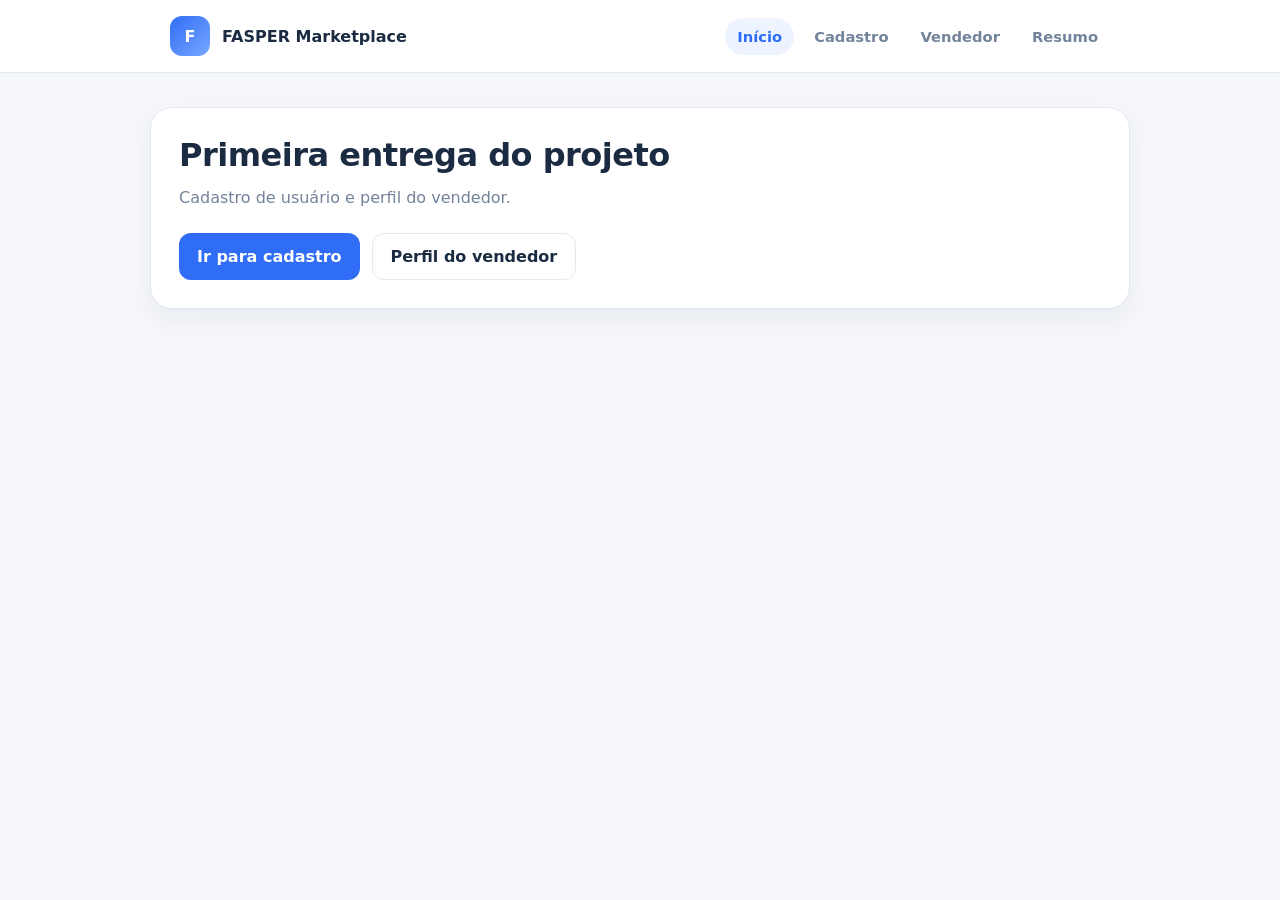
==== frontend/index.html @ a6541a2b "primer commit" ====
<!DOCTYPE html>
<html lang="pt-BR">

<head>
    <meta charset="UTF-8">
    <meta name="viewport" content="width=device-width,initial-scale=1.0">
    <title>FASPER | Início</title>
    <link rel="stylesheet" href="css/style.css">
</head>

<body>
    <header class="header">
        <div class="container header-inner">
            <div class="brand">
                <div class="logo">F</div>
                <h1>FASPER Marketplace</h1>
            </div>
            <nav class="nav"><a class="active" href="index.html">Início</a><a class=""
                    href="cadastro.html">Cadastro</a><a class="" href="vendedor.html">Vendedor</a><a class=""
                    href="resumo.html">Resumo</a></nav>
        </div>
    </header>
    <main class="container page">
        <section class="box hero">
            <h2>Primeira entrega do projeto</h2>
            <p>Cadastro de usuário e perfil do vendedor.</p>
            <div class="actions"><a class="btn btn-primary" href="cadastro.html">Ir para cadastro</a><a
                    class="btn btn-secondary" href="vendedor.html">Perfil do vendedor</a></div>
        </section>
    </main>
    <script src="js/app.js"></script>
</body>

</html>
---- frontend/css/style.css ----
* {
    box-sizing: border-box
}

body {
    margin: 0;
    font-family: system-ui, -apple-system, "Segoe UI", Arial, sans-serif;
    background: #f5f7fb;
    color: #1b2b42
}

a {
    text-decoration: none;
    color: inherit
}

button,
input,
select,
textarea {
    font: inherit
}

.header {
    background: #fff;
    border-bottom: 1px solid #e3e9f2
}

.container {
    max-width: 980px;
    margin: 0 auto;
    padding: 0 20px
}

.header-inner {
    min-height: 72px;
    display: flex;
    align-items: center;
    justify-content: space-between;
    gap: 16px
}

.brand {
    display: flex;
    align-items: center;
    gap: 12px
}

.logo {
    width: 40px;
    height: 40px;
    border-radius: 12px;
    background: linear-gradient(135deg, #2f6df6, #78a8ff);
    display: grid;
    place-items: center;
    color: #fff;
    font-weight: 800
}

.brand h1 {
    margin: 0;
    font-size: 1rem
}

.nav {
    display: flex;
    gap: 8px;
    flex-wrap: wrap
}

.nav a {
    padding: 10px 12px;
    border-radius: 999px;
    color: #73839a;
    font-weight: 700;
    font-size: .92rem
}

.nav a.active,
.nav a:hover {
    background: #edf3ff;
    color: #2f6df6
}

.page {
    padding: 34px 0 42px
}

.box {
    background: #fff;
    border: 1px solid #e3e9f2;
    border-radius: 22px;
    box-shadow: 0 10px 28px rgba(20, 35, 60, .06)
}

.hero {
    padding: 28px
}

.hero h2 {
    margin: 0 0 10px;
    font-size: 2rem;
    letter-spacing: -.5px
}

.hero p,
.panel p {
    margin: 0;
    color: #73839a;
    line-height: 1.7
}

.actions {
    display: flex;
    gap: 12px;
    flex-wrap: wrap;
    margin-top: 22px
}

.btn {
    border: none;
    border-radius: 12px;
    padding: 13px 18px;
    font-weight: 800;
    cursor: pointer;
    display: inline-flex;
    align-items: center;
    justify-content: center
}

.btn-primary {
    background: #2f6df6;
    color: #fff
}

.btn-secondary {
    background: #fff;
    color: #1b2b42;
    border: 1px solid #e3e9f2
}

.panel {
    padding: 28px
}

.panel h2 {
    margin: 0 0 8px;
    font-size: 1.5rem
}

.panel p {
    margin: 0 0 22px
}

.form-grid {
    display: grid;
    grid-template-columns: repeat(2, 1fr);
    gap: 16px
}

.field {
    display: flex;
    flex-direction: column;
    gap: 8px
}

.field.full {
    grid-column: 1/-1
}

label {
    font-size: .92rem;
    font-weight: 700
}

input,
select,
textarea {
    width: 100%;
    border: 1px solid #e3e9f2;
    background: #fff;
    border-radius: 14px;
    padding: 14px;
    outline: none;
    color: #1b2b42
}

textarea {
    min-height: 120px;
    resize: vertical
}

.summary {
    display: grid;
    gap: 12px
}

.row {
    display: grid;
    grid-template-columns: 170px 1fr;
    gap: 12px;
    padding: 14px 16px;
    border: 1px solid #e3e9f2;
    border-radius: 14px;
    background: #fafcff
}

.row strong {
    color: #73839a
}

.status {
    display: inline-flex;
    padding: 9px 12px;
    border-radius: 999px;
    background: #edf8f1;
    color: #198754;
    font-weight: 800;
    font-size: .9rem
}

.msg {
    margin-top: 14px;
    color: #198754;
    font-weight: 700;
    min-height: 20px
}

@media (max-width:760px) {
    .header-inner {
        flex-direction: column;
        align-items: flex-start;
        padding: 14px 0
    }

    .form-grid {
        grid-template-columns: 1fr
    }

    .row {
        grid-template-columns: 1fr
    }
}
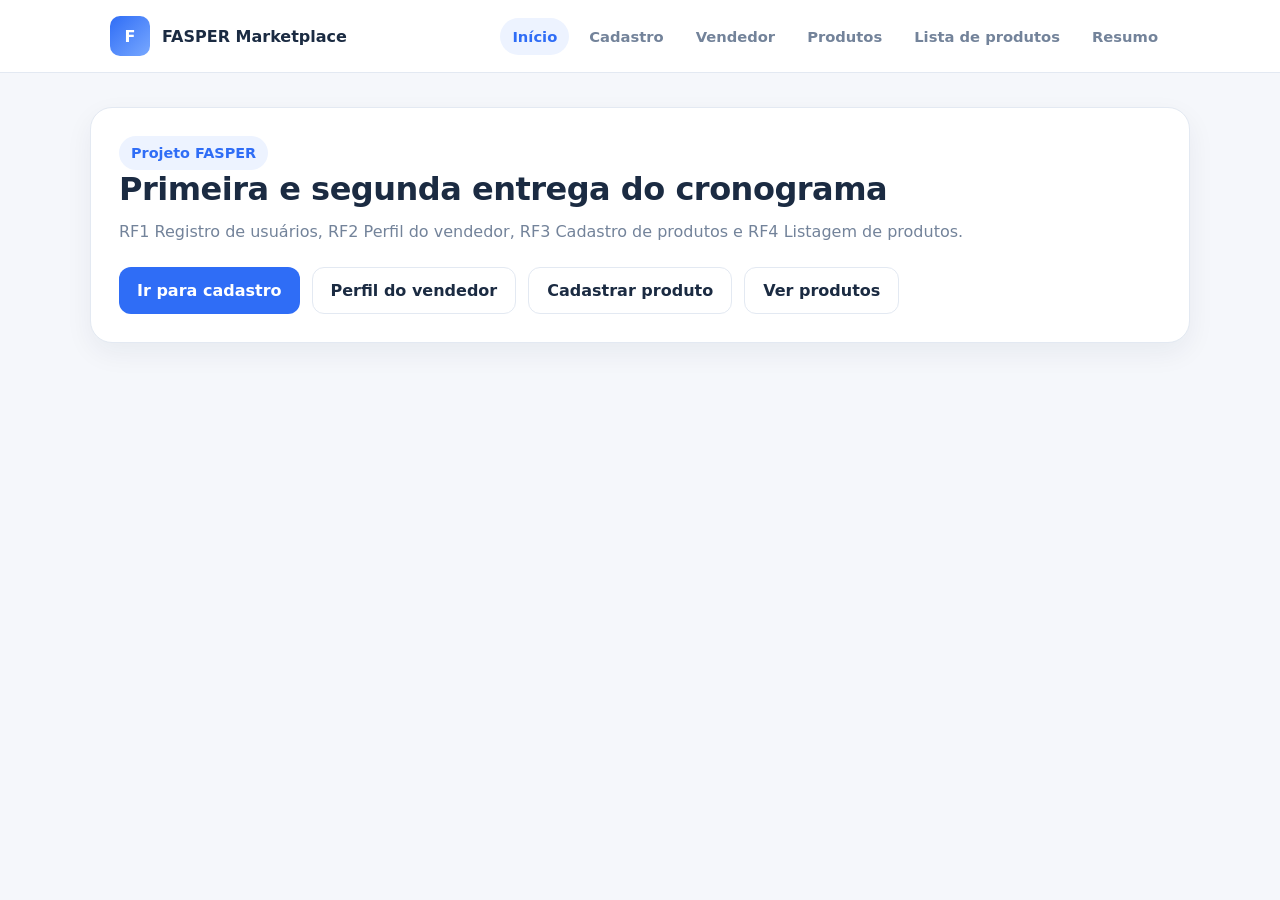
==== commit da20d8b8: "Reemplazo completo del proyecto" ====
--- a/frontend/index.html
+++ b/frontend/index.html
@@ -1,34 +1,51 @@
 <!DOCTYPE html>
 <html lang="pt-BR">
+<head>
+  <meta charset="UTF-8">
+  <meta name="viewport" content="width=device-width, initial-scale=1.0">
+  <title>FASPER | Início</title>
+  <link rel="stylesheet" href="css/style.css">
+</head>
+<body>
+  <header class="header">
+    <div class="container header-inner">
+      <div class="brand">
+        <div class="logo">F</div>
+        <h1>FASPER Marketplace</h1>
+      </div>
 
-<head>
-    <meta charset="UTF-8">
-    <meta name="viewport" content="width=device-width,initial-scale=1.0">
-    <title>FASPER | Início</title>
-    <link rel="stylesheet" href="css/style.css">
-</head>
+      <nav class="nav">
+        <a class="active" href="index.html">Início</a>
+        <a href="cadastro.html">Cadastro</a>
+        <a href="vendedor.html">Vendedor</a>
+        <!-- Atividade 2 do cronograma: RF3 Cadastro de produtos -->
+        <a href="produtos.html">Produtos</a>
+        <!-- Atividade 2 do cronograma: RF4 Listagem de produtos -->
+        <a href="lista-produtos.html">Lista de produtos</a>
+        <a href="resumo.html">Resumo</a>
+      </nav>
+    </div>
+  </header>
 
-<body>
-    <header class="header">
-        <div class="container header-inner">
-            <div class="brand">
-                <div class="logo">F</div>
-                <h1>FASPER Marketplace</h1>
-            </div>
-            <nav class="nav"><a class="active" href="index.html">Início</a><a class=""
-                    href="cadastro.html">Cadastro</a><a class="" href="vendedor.html">Vendedor</a><a class=""
-                    href="resumo.html">Resumo</a></nav>
-        </div>
-    </header>
-    <main class="container page">
-        <section class="box hero">
-            <h2>Primeira entrega do projeto</h2>
-            <p>Cadastro de usuário e perfil do vendedor.</p>
-            <div class="actions"><a class="btn btn-primary" href="cadastro.html">Ir para cadastro</a><a
-                    class="btn btn-secondary" href="vendedor.html">Perfil do vendedor</a></div>
-        </section>
-    </main>
-    <script src="js/app.js"></script>
+  <main class="container page">
+    <section class="box hero">
+      <span class="tag-entrega">Projeto FASPER</span>
+      <h2>Primeira e segunda entrega do cronograma</h2>
+      <p>
+        RF1 Registro de usuários, RF2 Perfil do vendedor,
+        RF3 Cadastro de produtos e RF4 Listagem de produtos.
+      </p>
+
+      <div class="actions">
+        <a class="btn btn-primary" href="cadastro.html">Ir para cadastro</a>
+        <a class="btn btn-secondary" href="vendedor.html">Perfil do vendedor</a>
+        <!-- Atividade 2 do cronograma -->
+        <a class="btn btn-secondary" href="produtos.html">Cadastrar produto</a>
+        <a class="btn btn-secondary" href="lista-produtos.html">Ver produtos</a>
+      </div>
+    </section>
+  </main>
+
+  <script src="js/app.js"></script>
 </body>
-
-</html>+</html>
--- a/frontend/css/style.css
+++ b/frontend/css/style.css
@@ -1,243 +1,843 @@
 * {
-    box-sizing: border-box
+  box-sizing: border-box;
 }
 
 body {
-    margin: 0;
-    font-family: system-ui, -apple-system, "Segoe UI", Arial, sans-serif;
-    background: #f5f7fb;
-    color: #1b2b42
+  margin: 0;
+  font-family: system-ui, -apple-system, "Segoe UI", sans-serif;
+  background: #f5f7fb;
+  color: #1b2b42;
 }
 
 a {
-    text-decoration: none;
-    color: inherit
+  text-decoration: none;
+  color: inherit;
 }
 
 button,
 input,
 select,
 textarea {
-    font: inherit
+  font: inherit;
+}
+
+img {
+  max-width: 100%;
+  display: block;
 }
 
 .header {
-    background: #fff;
-    border-bottom: 1px solid #e3e9f2
+  background: #ffffff;
+  border-bottom: 1px solid #e3e9f2;
 }
 
 .container {
-    max-width: 980px;
-    margin: 0 auto;
-    padding: 0 20px
+  max-width: 1100px;
+  margin: 0 auto;
+  padding: 0 20px;
 }
 
 .header-inner {
-    min-height: 72px;
-    display: flex;
-    align-items: center;
-    justify-content: space-between;
-    gap: 16px
+  min-height: 72px;
+  display: flex;
+  align-items: center;
+  justify-content: space-between;
+  gap: 16px;
 }
 
 .brand {
-    display: flex;
-    align-items: center;
-    gap: 12px
+  display: flex;
+  align-items: center;
+  gap: 12px;
 }
 
 .logo {
-    width: 40px;
-    height: 40px;
-    border-radius: 12px;
-    background: linear-gradient(135deg, #2f6df6, #78a8ff);
-    display: grid;
-    place-items: center;
-    color: #fff;
-    font-weight: 800
+  width: 40px;
+  height: 40px;
+  border-radius: 10px;
+  background: linear-gradient(135deg, #2f6df6, #78a8ff);
+  display: grid;
+  place-items: center;
+  color: #ffffff;
+  font-weight: 800;
 }
 
 .brand h1 {
-    margin: 0;
-    font-size: 1rem
+  margin: 0;
+  font-size: 1rem;
 }
 
 .nav {
-    display: flex;
-    gap: 8px;
-    flex-wrap: wrap
+  display: flex;
+  gap: 8px;
+  flex-wrap: wrap;
 }
 
 .nav a {
-    padding: 10px 12px;
-    border-radius: 999px;
-    color: #73839a;
-    font-weight: 700;
-    font-size: .92rem
+  padding: 10px 12px;
+  border-radius: 999px;
+  color: #73839a;
+  font-weight: 700;
+  font-size: 0.92rem;
 }
 
 .nav a.active,
 .nav a:hover {
-    background: #edf3ff;
-    color: #2f6df6
+  background: #edf3ff;
+  color: #2f6df6;
 }
 
 .page {
-    padding: 34px 0 42px
+  padding: 34px 0 42px;
 }
 
 .box {
-    background: #fff;
-    border: 1px solid #e3e9f2;
-    border-radius: 22px;
-    box-shadow: 0 10px 28px rgba(20, 35, 60, .06)
-}
-
-.hero {
-    padding: 28px
+  background: #ffffff;
+  border: 1px solid #e3e9f2;
+  border-radius: 22px;
+  box-shadow: 0 10px 28px rgba(20, 35, 60, 0.06);
+}
+
+.hero,
+.panel {
+  padding: 28px;
 }
 
 .hero h2 {
-    margin: 0 0 10px;
-    font-size: 2rem;
-    letter-spacing: -.5px
+  margin: 0 0 10px;
+  font-size: 2rem;
+  letter-spacing: -0.5px;
 }
 
 .hero p,
-.panel p {
-    margin: 0;
-    color: #73839a;
-    line-height: 1.7
+.panel p,
+.helper-text {
+  margin: 0;
+  color: #73839a;
+  line-height: 1.7;
+}
+
+.panel h2 {
+  margin: 10px 0 8px;
+  font-size: 1.5rem;
 }
 
 .actions {
-    display: flex;
-    gap: 12px;
-    flex-wrap: wrap;
-    margin-top: 22px
+  display: flex;
+  gap: 12px;
+  flex-wrap: wrap;
+  margin-top: 22px;
+}
+
+.actions-tight {
+  margin-top: 0;
+}
+
+.align-end {
+  align-items: end;
 }
 
 .btn {
-    border: none;
-    border-radius: 12px;
-    padding: 13px 18px;
-    font-weight: 800;
-    cursor: pointer;
-    display: inline-flex;
-    align-items: center;
-    justify-content: center
+  border: none;
+  border-radius: 12px;
+  padding: 13px 18px;
+  font-weight: 800;
+  cursor: pointer;
+  display: inline-flex;
+  align-items: center;
+  justify-content: center;
 }
 
 .btn-primary {
-    background: #2f6df6;
-    color: #fff
+  background: #2f6df6;
+  color: #ffffff;
 }
 
 .btn-secondary {
-    background: #fff;
-    color: #1b2b42;
-    border: 1px solid #e3e9f2
-}
-
-.panel {
-    padding: 28px
-}
-
-.panel h2 {
-    margin: 0 0 8px;
-    font-size: 1.5rem
-}
-
-.panel p {
-    margin: 0 0 22px
-}
-
-.form-grid {
-    display: grid;
-    grid-template-columns: repeat(2, 1fr);
-    gap: 16px
+  background: #ffffff;
+  color: #1b2b42;
+  border: 1px solid #e3e9f2;
+}
+
+.form-grid,
+.filters-grid {
+  display: grid;
+  grid-template-columns: repeat(2, 1fr);
+  gap: 16px;
 }
 
 .field {
-    display: flex;
-    flex-direction: column;
-    gap: 8px
+  display: flex;
+  flex-direction: column;
+  gap: 8px;
 }
 
 .field.full {
-    grid-column: 1/-1
+  grid-column: 1 / -1;
 }
 
 label {
-    font-size: .92rem;
-    font-weight: 700
+  font-size: 0.92rem;
+  font-weight: 700;
 }
 
 input,
 select,
 textarea {
-    width: 100%;
-    border: 1px solid #e3e9f2;
-    background: #fff;
-    border-radius: 14px;
-    padding: 14px;
-    outline: none;
-    color: #1b2b42
+  width: 100%;
+  border: 1px solid #e3e9f2;
+  background: #ffffff;
+  border-radius: 14px;
+  padding: 14px;
+  outline: none;
+  color: #1b2b42;
 }
 
 textarea {
-    min-height: 120px;
-    resize: vertical
+  min-height: 120px;
+  resize: vertical;
 }
 
 .summary {
-    display: grid;
-    gap: 12px
+  display: grid;
+  gap: 12px;
 }
 
 .row {
-    display: grid;
-    grid-template-columns: 170px 1fr;
-    gap: 12px;
-    padding: 14px 16px;
-    border: 1px solid #e3e9f2;
-    border-radius: 14px;
-    background: #fafcff
+  display: grid;
+  grid-template-columns: 170px 1fr;
+  gap: 12px;
+  padding: 14px 16px;
+  border: 1px solid #e3e9f2;
+  border-radius: 14px;
+  background: #fafcff;
 }
 
 .row strong {
-    color: #73839a
+  color: #73839a;
+}
+
+.status,
+.tag-entrega {
+  display: inline-flex;
+  padding: 9px 12px;
+  border-radius: 999px;
+  font-weight: 800;
+  font-size: 0.9rem;
 }
 
 .status {
-    display: inline-flex;
-    padding: 9px 12px;
-    border-radius: 999px;
-    background: #edf8f1;
-    color: #198754;
-    font-weight: 800;
-    font-size: .9rem
+  background: #edf8f1;
+  color: #198754;
+}
+
+.tag-entrega {
+  background: #edf3ff;
+  color: #2f6df6;
 }
 
 .msg {
-    margin-top: 14px;
-    color: #198754;
-    font-weight: 700;
-    min-height: 20px
-}
-
-@media (max-width:760px) {
-    .header-inner {
-        flex-direction: column;
-        align-items: flex-start;
-        padding: 14px 0
-    }
-
-    .form-grid {
-        grid-template-columns: 1fr
-    }
-
-    .row {
-        grid-template-columns: 1fr
-    }
-}+  margin-top: 14px;
+  color: #198754;
+  font-weight: 700;
+  min-height: 20px;
+}
+
+.msg-error {
+  color: #c62828;
+}
+
+.header-card {
+  display: flex;
+  justify-content: space-between;
+  align-items: center;
+  gap: 12px;
+  flex-wrap: wrap;
+  margin-bottom: 22px;
+}
+
+.preview-grid {
+  display: grid;
+  grid-template-columns: repeat(auto-fit, minmax(96px, 110px));
+  gap: 10px;
+}
+
+.preview-card,
+.product-card {
+  border: 1px solid #e3e9f2;
+  border-radius: 18px;
+  overflow: hidden;
+  background: #ffffff;
+}
+
+.preview-card {
+  padding: 8px;
+}
+
+.preview-card img {
+  width: 100%;
+  height: 72px;
+  object-fit: cover;
+  border-radius: 12px;
+}
+
+.preview-card p {
+  margin: 6px 0 0;
+  font-size: 0.8rem;
+  color: #73839a;
+}
+
+.product-grid {
+  display: grid;
+  grid-template-columns: repeat(auto-fit, minmax(240px, 1fr));
+  gap: 16px;
+  margin-top: 22px;
+}
+
+.product-card img {
+  width: 100%;
+  height: 220px;
+  object-fit: cover;
+  background: #eef2f9;
+}
+
+.product-body {
+  padding: 16px;
+  display: grid;
+  gap: 10px;
+}
+
+.product-title {
+  margin: 0;
+  font-size: 1.08rem;
+}
+
+.product-meta,
+.product-description {
+  margin: 0;
+  color: #73839a;
+  line-height: 1,5;
+}
+
+.product-price {
+  font-size: 1.15rem;
+  font-weight: 800;
+  color: #2f6df6;
+}
+
+.product-badges {
+  display: flex;
+  gap: 8px;
+  flex-wrap: wrap;
+}
+
+.badge {
+  display: inline-flex;
+  align-items: center;
+  border-radius: 999px;
+  padding: 7px 10px;
+  font-size: 0.82rem;
+  font-weight: 700;
+  background: #f2f6fc;
+  color: #46607e;
+}
+
+.empty-state {
+  margin-top: 22px;
+  padding: 18px;
+  border: 1px dashed #c9d4e3;
+  border-radius: 14px;
+  background: #f9fbff;
+  color: #73839a;
+  text-align: center;
+}
+
+.pagination-bar {
+  display: flex;
+  justify-content: center;
+  align-items: center;
+  gap: 12px;
+  margin-top: 22px;
+  flex-wrap: wrap;
+}
+
+.pagination-info {
+  font-weight: 700;
+  color: #46607e;
+}
+
+@media (max-width: 760px) {
+  .header-inner {
+    flex-direction: column;
+    align-items: flex-start;
+    padding: 14px 0;
+  }
+
+  .form-grid,
+  .filters-grid,
+  .row {
+    grid-template-columns: 1fr;
+  }
+
+  .product-grid {
+    grid-template-columns: 1fr;
+  }
+}
+
+
+.page-store {
+  display: grid;
+  gap: 22px;
+}
+
+.store-hero {
+  padding: 28px;
+  display: flex;
+  justify-content: space-between;
+  gap: 20px;
+  align-items: stretch;
+  background: linear-gradient(135deg, #ffffff, #f5f8ff);
+}
+
+.store-hero-copy h2 {
+  margin: 12px 0 8px;
+  font-size: 2rem;
+}
+
+.store-hero-side {
+  min-width: 240px;
+  border-radius: 22px;
+  background: linear-gradient(135deg, #1b2b42, #2f6df6);
+  color: #ffffff;
+  padding: 22px;
+  display: flex;
+  flex-direction: column;
+  justify-content: center;
+  gap: 8px;
+}
+
+.store-hero-side strong {
+  font-size: 1.8rem;
+}
+
+.store-pill {
+  display: inline-flex;
+  width: fit-content;
+  padding: 8px 12px;
+  border-radius: 999px;
+  background: rgba(255,255,255,0.14);
+  font-size: 0.86rem;
+  font-weight: 800;
+}
+
+.store-toolbar {
+  padding: 22px;
+}
+
+.store-toolbar-grid {
+  display: grid;
+  grid-template-columns: 2fr 1fr 1fr 1fr 1fr auto;
+  gap: 14px;
+  align-items: end;
+}
+
+.toolbar-actions {
+  margin-top: 0;
+}
+
+.store-showcase-section,
+.table-section {
+  padding: 24px;
+}
+
+.section-heading {
+  display: flex;
+  justify-content: space-between;
+  align-items: center;
+  gap: 16px;
+  margin-bottom: 18px;
+}
+
+.section-heading h3 {
+  margin: 0 0 6px;
+  font-size: 1.35rem;
+}
+
+.store-grid {
+  display: grid;
+  grid-template-columns: repeat(auto-fit, minmax(260px, 1fr));
+  gap: 22px;
+}
+
+.store-card {
+  position: relative;
+  border: 1px solid #e3e9f2;
+  border-radius: 20px;
+  overflow: hidden;
+  background: #ffffff;
+  box-shadow: 0 10px 24px rgba(20, 35, 60, 0.05);
+}
+
+.store-favorite {
+  position: absolute;
+  top: 14px;
+  right: 14px;
+  width: 42px;
+  height: 42px;
+  border-radius: 999px;
+  border: none;
+  background: rgba(255,255,255,0.92);
+  font-size: 1.5rem;
+  cursor: pointer;
+  z-index: 2;
+}
+
+.store-image-wrap {
+  height: 280px;
+  background: #f2f4f8;
+  display: grid;
+  place-items: center;
+  padding: 18px;
+}
+
+.store-image-wrap img {
+  width: 100%;
+  height: 100%;
+  object-fit: contain;
+}
+
+.store-image-empty,
+.modal-image-empty {
+  color: #73839a;
+  font-weight: 700;
+}
+
+.store-discount {
+  background: #d8f04f;
+  color: #152238;
+  font-weight: 800;
+  text-align: center;
+  padding: 8px 12px;
+}
+
+.store-body {
+  padding: 18px;
+}
+
+.store-body h4 {
+  margin: 0 0 14px;
+  font-size: 1.15rem;
+  line-height: 1.35;
+  min-height: 50px;
+}
+
+.store-stars {
+  font-size: 1.6rem;
+  letter-spacing: 1px;
+  color: #2b2b2b;
+}
+
+.store-from {
+  margin: 4px 0 0;
+  color: #73839a;
+}
+
+.store-price {
+  margin: 4px 0 14px;
+  font-size: 1.9rem;
+  font-weight: 900;
+  color: #152238;
+}
+
+.store-meta-line {
+  display: flex;
+  justify-content: space-between;
+  gap: 12px;
+  color: #73839a;
+  font-size: 0.92rem;
+  margin-bottom: 16px;
+}
+
+.btn-full,
+.btn-small {
+  width: 100%;
+}
+
+.btn-small {
+  padding: 10px 12px;
+  font-size: 0.88rem;
+}
+
+.table-wrap {
+  overflow: auto;
+  border: 1px solid #e3e9f2;
+  border-radius: 18px;
+}
+
+.product-table {
+  width: 100%;
+  border-collapse: collapse;
+  min-width: 820px;
+}
+
+.product-table thead th {
+  background: #51add8;
+  color: #ffffff;
+  text-align: left;
+  padding: 14px 16px;
+  font-size: 0.9rem;
+}
+
+.product-table tbody td {
+  padding: 14px 16px;
+  border-top: 1px solid #e8eef6;
+  background: #ffffff;
+}
+
+.product-row-clickable {
+  cursor: pointer;
+}
+
+.product-row-clickable:hover td {
+  background: #f7fbff;
+}
+
+.table-empty {
+  text-align: center;
+  color: #73839a;
+  font-weight: 700;
+}
+
+.modal-gallery[hidden] {
+  display: none !important;
+}
+
+.modal-gallery {
+  position: fixed;
+  inset: 0;
+  z-index: 50;
+  display: grid;
+  place-items: center;
+  padding: 24px;
+}
+
+.modal-gallery-backdrop {
+  position: absolute;
+  inset: 0;
+  background: rgba(15, 23, 42, 0.6);
+}
+
+.modal-gallery-card {
+  position: relative;
+  z-index: 2;
+  width: min(980px, 100%);
+  padding: 24px;
+}
+
+.modal-gallery-header {
+  display: flex;
+  justify-content: space-between;
+  align-items: center;
+  gap: 16px;
+  margin-bottom: 18px;
+}
+
+.modal-gallery-header h3 {
+  margin: 10px 0 0;
+  font-size: 1.4rem;
+}
+
+.modal-image-main {
+  min-height: 420px;
+  border: 1px solid #e3e9f2;
+  border-radius: 18px;
+  background: #f4f7fb;
+  display: grid;
+  place-items: center;
+  padding: 18px;
+}
+
+.modal-image-main img {
+  max-width: 100%;
+  max-height: 380px;
+  object-fit: contain;
+}
+
+.modal-thumbs {
+  display: flex;
+  flex-wrap: wrap;
+  gap: 10px;
+  margin-top: 16px;
+}
+
+.thumb-button {
+  width: 84px;
+  height: 84px;
+  border: 2px solid transparent;
+  border-radius: 14px;
+  background: #ffffff;
+  padding: 6px;
+  cursor: pointer;
+  display: inline-flex;
+  align-items: center;
+  justify-content: center;
+  flex: 0 0 auto;
+}
+
+.thumb-button.active {
+  border-color: #2f6df6;
+}
+
+.thumb-button img {
+  width: 68px;
+  height: 68px;
+  object-fit: cover;
+  border-radius: 8px;
+}
+
+.page-store-final {
+  display: grid;
+  gap: 22px;
+}
+
+.table-section-final {
+  padding: 24px;
+}
+
+.section-heading-final {
+  margin-bottom: 18px;
+}
+
+.section-heading-final h2 {
+  margin: 12px 0 8px;
+  font-size: 2rem;
+}
+
+.filters-row-final {
+  display: grid;
+  grid-template-columns: minmax(280px, 1.5fr) minmax(150px, 0.8fr) minmax(170px, 0.9fr) auto;
+  gap: 14px;
+  align-items: end;
+  margin-bottom: 18px;
+}
+
+.field-search-final input,
+.field-small-final input,
+.field-small-final select {
+  height: 48px;
+  padding: 12px 14px;
+}
+
+.filters-actions-final {
+  display: flex;
+  gap: 10px;
+  align-items: end;
+  flex-wrap: wrap;
+}
+
+.table-wrap-final {
+  overflow-x: auto;
+}
+
+.product-table-final th,
+.product-table-final td {
+  white-space: nowrap;
+}
+
+.product-name-cell {
+  min-width: 180px;
+}
+
+.product-name-cell strong {
+  font-size: 1rem;
+}
+
+.photo-thumb-button {
+  width: 58px;
+  height: 58px;
+  border: 1px solid #d8e1f0;
+  border-radius: 14px;
+  background: #ffffff;
+  padding: 0;
+  display: inline-flex;
+  align-items: center;
+  justify-content: center;
+  overflow: hidden;
+  cursor: pointer;
+}
+
+.table-photo-thumb {
+  width: 100%;
+  height: 100%;
+  object-fit: cover;
+}
+
+.table-photo-empty {
+  font-size: 0.72rem;
+  color: #73839a;
+  font-weight: 700;
+  padding: 6px;
+  text-align: center;
+}
+
+.btn-small {
+  padding: 11px 14px;
+  border-radius: 12px;
+  font-size: 0.92rem;
+}
+
+.table-empty {
+  text-align: center;
+  color: #73839a;
+  padding: 24px;
+}
+
+@media (max-width: 980px) {
+  .filters-row-final {
+    grid-template-columns: 1fr 1fr;
+  }
+}
+
+@media (max-width: 680px) {
+  .section-heading-final {
+    flex-direction: column;
+    align-items: flex-start;
+  }
+
+  .filters-row-final {
+    grid-template-columns: 1fr;
+  }
+}
+
+.selected-files {
+  display: grid;
+  gap: 8px;
+  margin-top: 12px;
+}
+
+.selected-file-item {
+  display: flex;
+  align-items: center;
+  justify-content: space-between;
+  gap: 12px;
+  padding: 10px 12px;
+  border: 1px solid #e3e9f2;
+  border-radius: 12px;
+  background: #fafcff;
+}
+
+.selected-file-item span {
+  color: #46607e;
+  font-size: 0.92rem;
+  word-break: break-word;
+}
+
+.btn-remove-file {
+  border: 1px solid #e3e9f2;
+  background: #ffffff;
+  color: #c62828;
+  border-radius: 10px;
+  padding: 8px 10px;
+  font-weight: 700;
+  cursor: pointer;
+}
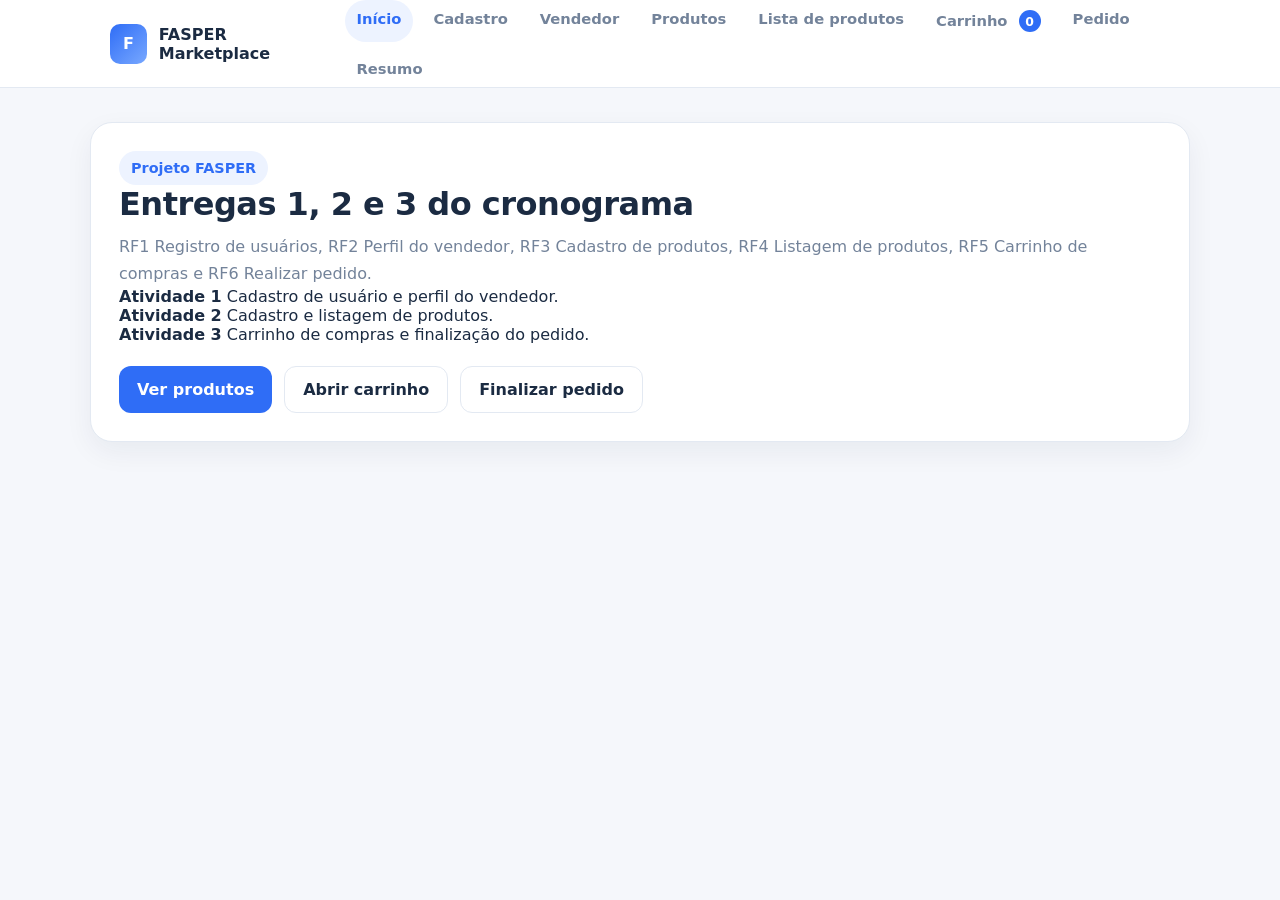
==== commit d164e8eb: "Atividade 3" ====
--- a/frontend/index.html
+++ b/frontend/index.html
@@ -22,26 +22,43 @@
         <a href="produtos.html">Produtos</a>
         <!-- Atividade 2 do cronograma: RF4 Listagem de produtos -->
         <a href="lista-produtos.html">Lista de produtos</a>
+        <!-- Atividade 3 do cronograma: RF5 Carrinho de compras e RF6 Realizar pedido -->
+        <a href="carrinho.html">Carrinho <span class="cart-badge" data-cart-count>0</span></a>
+        <a href="pedido.html">Pedido</a>
         <a href="resumo.html">Resumo</a>
       </nav>
     </div>
   </header>
 
   <main class="container page">
-    <section class="box hero">
+    <section class="box hero home-hero-final">
       <span class="tag-entrega">Projeto FASPER</span>
-      <h2>Primeira e segunda entrega do cronograma</h2>
+      <h2>Entregas 1, 2 e 3 do cronograma</h2>
       <p>
         RF1 Registro de usuários, RF2 Perfil do vendedor,
-        RF3 Cadastro de produtos e RF4 Listagem de produtos.
+        RF3 Cadastro de produtos, RF4 Listagem de produtos,
+        RF5 Carrinho de compras e RF6 Realizar pedido.
       </p>
 
+      <div class="home-grid-cards">
+        <article class="home-card-mini">
+          <strong>Atividade 1</strong>
+          <span>Cadastro de usuário e perfil do vendedor.</span>
+        </article>
+        <article class="home-card-mini">
+          <strong>Atividade 2</strong>
+          <span>Cadastro e listagem de produtos.</span>
+        </article>
+        <article class="home-card-mini home-card-highlight">
+          <strong>Atividade 3</strong>
+          <span>Carrinho de compras e finalização do pedido.</span>
+        </article>
+      </div>
+
       <div class="actions">
-        <a class="btn btn-primary" href="cadastro.html">Ir para cadastro</a>
-        <a class="btn btn-secondary" href="vendedor.html">Perfil do vendedor</a>
-        <!-- Atividade 2 do cronograma -->
-        <a class="btn btn-secondary" href="produtos.html">Cadastrar produto</a>
-        <a class="btn btn-secondary" href="lista-produtos.html">Ver produtos</a>
+        <a class="btn btn-primary" href="lista-produtos.html">Ver produtos</a>
+        <a class="btn btn-secondary" href="carrinho.html">Abrir carrinho</a>
+        <a class="btn btn-secondary" href="pedido.html">Finalizar pedido</a>
       </div>
     </section>
   </main>
--- a/frontend/css/style.css
+++ b/frontend/css/style.css
@@ -1,3 +1,4 @@
+/* Estilos base das entregas 1 e 2 do cronograma */
 * {
   box-sizing: border-box;
 }
@@ -695,6 +696,7 @@
   border-radius: 8px;
 }
 
+/* Atividade 2 do cronograma: tabela final de produtos */
 .page-store-final {
   display: grid;
   gap: 22px;
@@ -744,6 +746,24 @@
   white-space: nowrap;
 }
 
+
+.table-actions-wrap {
+  display: flex;
+  flex-direction: column;
+  gap: 10px;
+  min-width: 180px;
+}
+
+.table-actions-wrap .btn-small {
+  width: 100%;
+  min-width: 0;
+}
+
+.product-table-final th:last-child,
+.product-table-final td:last-child {
+  width: 220px;
+}
+
 .product-name-cell {
   min-width: 180px;
 }
@@ -841,3 +861,130 @@
   font-weight: 700;
   cursor: pointer;
 }
+
+/* Atividade 3 do cronograma: layout do carrinho */
+.cart-page-grid {
+  display: grid;
+  grid-template-columns: minmax(0, 1.8fr) minmax(280px, 0.8fr);
+  gap: 22px;
+  align-items: start;
+}
+
+.cart-product-cell {
+  display: flex;
+  align-items: center;
+  gap: 12px;
+  min-width: 260px;
+}
+
+.cart-thumb {
+  width: 58px;
+  height: 58px;
+  min-width: 58px;
+  border: 1px solid #d8e1f0;
+  border-radius: 14px;
+  object-fit: cover;
+  background: #ffffff;
+}
+
+.cart-thumb-empty {
+  display: inline-flex;
+  align-items: center;
+  justify-content: center;
+  font-size: 0.72rem;
+  color: #73839a;
+  font-weight: 700;
+  padding: 6px;
+  text-align: center;
+}
+
+.cart-id {
+  margin-top: 4px;
+  font-size: 0.82rem;
+  color: #73839a;
+  word-break: break-word;
+}
+
+.cart-qty-input {
+  width: 92px;
+  min-width: 92px;
+  height: 58px;
+  padding: 10px 14px;
+}
+
+.cart-totals-inline {
+  display: flex;
+  gap: 12px;
+  flex-wrap: wrap;
+  margin-top: 18px;
+}
+
+.cart-total-card {
+  min-width: 180px;
+  padding: 14px 16px;
+  border: 1px solid #e3e9f2;
+  border-radius: 14px;
+  background: #fafcff;
+  display: grid;
+  gap: 6px;
+}
+
+.cart-total-card strong {
+  color: #1b2b42;
+}
+
+.cart-summary-panel {
+  padding: 24px;
+}
+
+.cart-summary-panel h3 {
+  margin: 12px 0 8px;
+  font-size: 1.4rem;
+}
+
+.cart-summary-lines {
+  display: grid;
+  gap: 12px;
+  margin-top: 18px;
+}
+
+.cart-summary-lines div {
+  display: flex;
+  justify-content: space-between;
+  gap: 12px;
+  padding: 14px 16px;
+  border: 1px solid #e3e9f2;
+  border-radius: 14px;
+  background: #fafcff;
+}
+
+.actions-column {
+  flex-direction: column;
+}
+
+.cart-badge {
+  display: inline-flex;
+  align-items: center;
+  justify-content: center;
+  min-width: 22px;
+  height: 22px;
+  padding: 0 6px;
+  margin-left: 6px;
+  border-radius: 999px;
+  background: #2f6df6;
+  color: #ffffff;
+  font-size: 0.78rem;
+  font-weight: 800;
+}
+
+.btn-disabled {
+  opacity: 0.6;
+  pointer-events: none;
+}
+
+@media (max-width: 980px) {
+  /* Atividade 3 do cronograma: layout do carrinho */
+.cart-page-grid {
+    grid-template-columns: 1fr;
+  }
+}
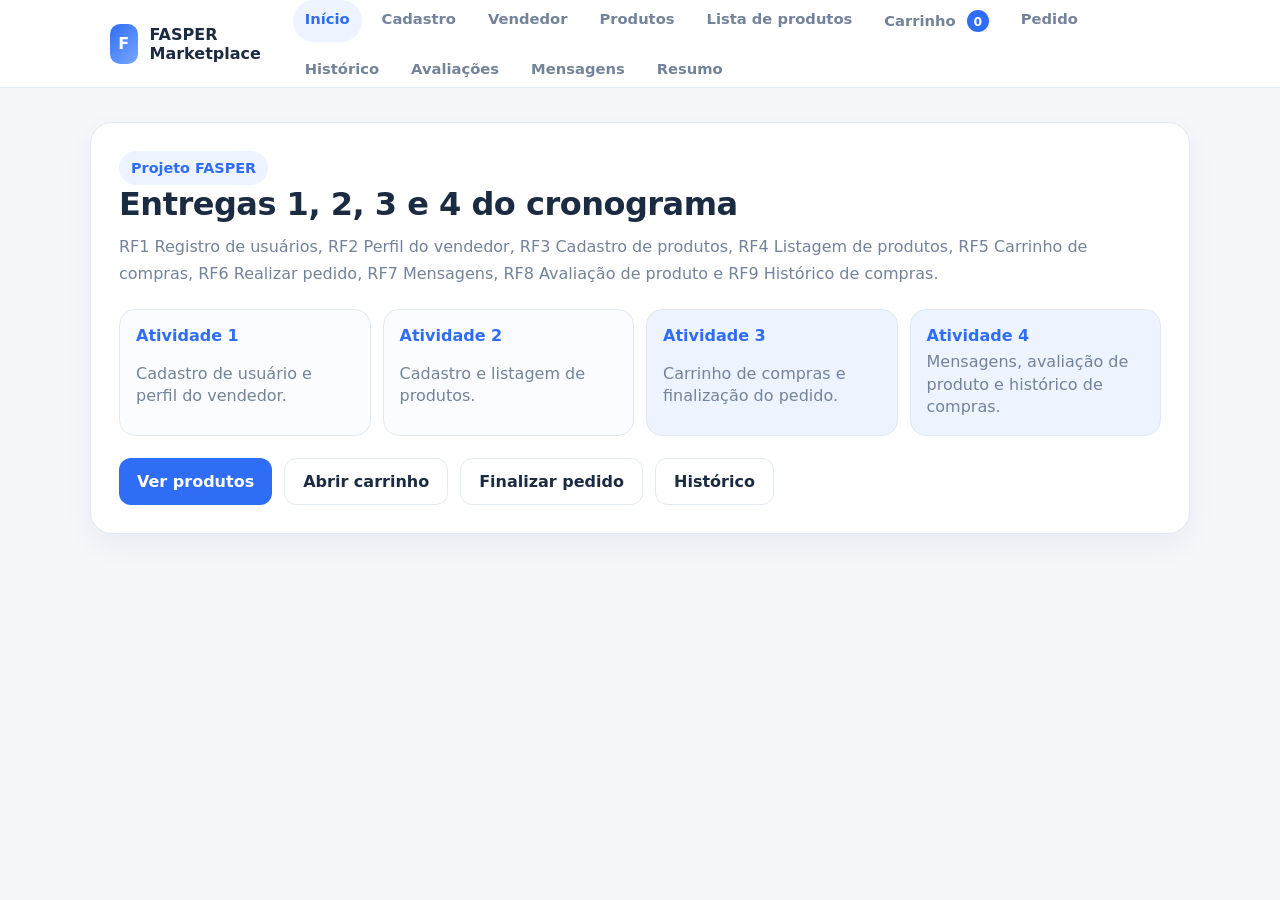
==== commit 56a72853: "Atividade 4" ====
--- a/frontend/index.html
+++ b/frontend/index.html
@@ -18,13 +18,20 @@
         <a class="active" href="index.html">Início</a>
         <a href="cadastro.html">Cadastro</a>
         <a href="vendedor.html">Vendedor</a>
-        <!-- Atividade 2 do cronograma: RF3 Cadastro de produtos -->
+        <!-- Atividade 2 do cronograma -->
         <a href="produtos.html">Produtos</a>
-        <!-- Atividade 2 do cronograma: RF4 Listagem de produtos -->
+        <!-- Atividade 2 do cronograma -->
         <a href="lista-produtos.html">Lista de produtos</a>
-        <!-- Atividade 3 do cronograma: RF5 Carrinho de compras e RF6 Realizar pedido -->
+        <!-- Atividade 3 do cronograma -->
         <a href="carrinho.html">Carrinho <span class="cart-badge" data-cart-count>0</span></a>
+        <!-- Atividade 3 do cronograma -->
         <a href="pedido.html">Pedido</a>
+        <!-- Atividade 4 do cronograma -->
+        <a href="historico.html">Histórico</a>
+        <!-- Atividade 4 do cronograma -->
+        <a href="avaliacoes.html">Avaliações</a>
+        <!-- Atividade 4 do cronograma -->
+        <a href="mensagens.html">Mensagens</a>
         <a href="resumo.html">Resumo</a>
       </nav>
     </div>
@@ -33,11 +40,11 @@
   <main class="container page">
     <section class="box hero home-hero-final">
       <span class="tag-entrega">Projeto FASPER</span>
-      <h2>Entregas 1, 2 e 3 do cronograma</h2>
+      <h2>Entregas 1, 2, 3 e 4 do cronograma</h2>
       <p>
         RF1 Registro de usuários, RF2 Perfil do vendedor,
         RF3 Cadastro de produtos, RF4 Listagem de produtos,
-        RF5 Carrinho de compras e RF6 Realizar pedido.
+        RF5 Carrinho de compras, RF6 Realizar pedido, RF7 Mensagens, RF8 Avaliação de produto e RF9 Histórico de compras.
       </p>
 
       <div class="home-grid-cards">
@@ -53,12 +60,17 @@
           <strong>Atividade 3</strong>
           <span>Carrinho de compras e finalização do pedido.</span>
         </article>
+        <article class="home-card-mini home-card-highlight">
+          <strong>Atividade 4</strong>
+          <span>Mensagens, avaliação de produto e histórico de compras.</span>
+        </article>
       </div>
 
       <div class="actions">
         <a class="btn btn-primary" href="lista-produtos.html">Ver produtos</a>
         <a class="btn btn-secondary" href="carrinho.html">Abrir carrinho</a>
         <a class="btn btn-secondary" href="pedido.html">Finalizar pedido</a>
+        <a class="btn btn-secondary" href="historico.html">Histórico</a>
       </div>
     </section>
   </main>
--- a/frontend/css/style.css
+++ b/frontend/css/style.css
@@ -988,3 +988,138 @@
     grid-template-columns: 1fr;
   }
 }
+
+/* Atividade 4 do cronograma: RF7 Mensagens, RF8 Avaliação de produto e RF9 Histórico de compras */
+.activity4-grid,
+.order-grid {
+  display: grid;
+  grid-template-columns: minmax(0, 1.35fr) minmax(300px, 0.85fr);
+  gap: 22px;
+  align-items: start;
+}
+
+.activity4-side-panel,
+.order-summary-panel {
+  padding: 24px;
+}
+
+.activity4-side-panel h3,
+.order-summary-panel h3 {
+  margin: 0 0 14px;
+  font-size: 1.35rem;
+}
+
+.activity4-list,
+.message-list {
+  display: grid;
+  gap: 12px;
+}
+
+.activity4-item,
+.message-item {
+  border: 1px solid #e3e9f2;
+  border-radius: 16px;
+  background: #fafcff;
+  padding: 14px;
+}
+
+.activity4-item strong,
+.message-item strong {
+  display: block;
+  margin-bottom: 6px;
+  color: #1b2b42;
+}
+
+.activity4-item span {
+  display: block;
+  color: #f2a900;
+  font-size: 1.2rem;
+  letter-spacing: 1px;
+  margin-bottom: 6px;
+}
+
+.activity4-item p,
+.message-item p {
+  margin: 0 0 8px;
+  color: #46607e;
+  line-height: 1.5;
+}
+
+.activity4-item small,
+.message-item small {
+  color: #73839a;
+  font-weight: 700;
+}
+
+.message-item {
+  max-width: 92%;
+}
+
+.message-buyer {
+  justify-self: start;
+}
+
+.message-seller {
+  justify-self: end;
+  background: #edf3ff;
+}
+
+.section-actions-inline {
+  display: flex;
+  gap: 10px;
+  flex-wrap: wrap;
+}
+
+.order-summary-list {
+  list-style: none;
+  padding: 0;
+  margin: 14px 0;
+  display: grid;
+  gap: 10px;
+}
+
+.order-summary-list li {
+  display: flex;
+  justify-content: space-between;
+  gap: 12px;
+  padding: 12px 14px;
+  border: 1px solid #e3e9f2;
+  border-radius: 14px;
+  background: #fafcff;
+}
+
+.home-grid-cards {
+  display: grid;
+  grid-template-columns: repeat(auto-fit, minmax(190px, 1fr));
+  gap: 12px;
+  margin-top: 22px;
+}
+
+.home-card-mini {
+  border: 1px solid #e3e9f2;
+  border-radius: 16px;
+  background: #fafcff;
+  padding: 16px;
+  display: grid;
+  gap: 6px;
+}
+
+.home-card-mini strong {
+  color: #2f6df6;
+}
+
+.home-card-mini span {
+  color: #73839a;
+  line-height: 1.4;
+}
+
+.home-card-highlight {
+  background: #edf3ff;
+}
+
+@media (max-width: 980px) {
+  .activity4-grid,
+  .order-grid {
+    grid-template-columns: 1fr;
+  }
+}
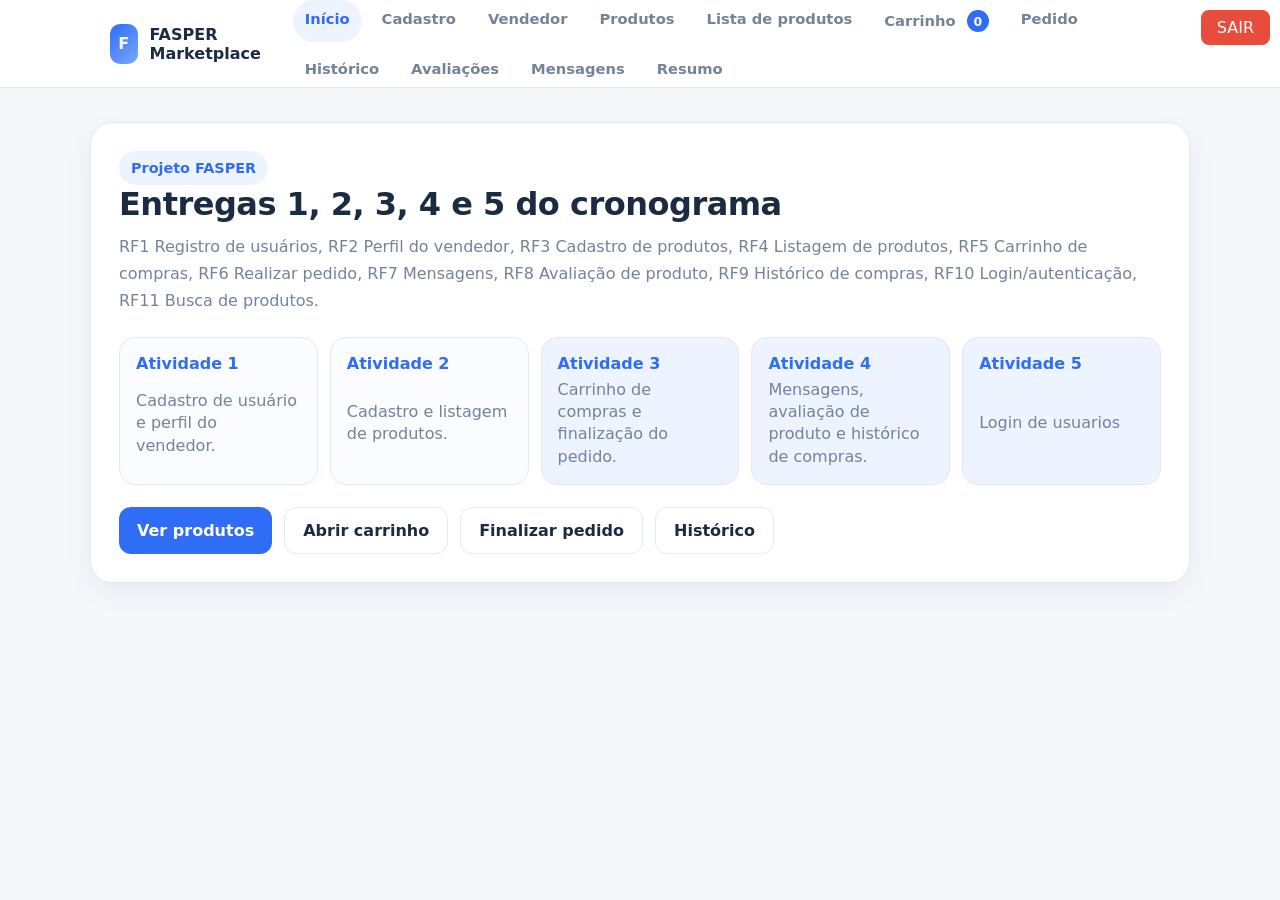
==== commit 20ed46ed: "Implementa login e autenticação" ====
--- a/frontend/index.html
+++ b/frontend/index.html
@@ -35,16 +35,19 @@
         <a href="resumo.html">Resumo</a>
       </nav>
     </div>
+    <button id="btnSair" style="position: fixed; top: 10px; right: 10px; background: #e74c3c; color: white; border: none; padding: 8px 16px; border-radius: 8px; cursor: pointer; z-index: 9999;">
+    SAIR
+</button>
   </header>
 
   <main class="container page">
     <section class="box hero home-hero-final">
       <span class="tag-entrega">Projeto FASPER</span>
-      <h2>Entregas 1, 2, 3 e 4 do cronograma</h2>
+      <h2>Entregas 1, 2, 3, 4 e 5 do cronograma</h2>
       <p>
         RF1 Registro de usuários, RF2 Perfil do vendedor,
         RF3 Cadastro de produtos, RF4 Listagem de produtos,
-        RF5 Carrinho de compras, RF6 Realizar pedido, RF7 Mensagens, RF8 Avaliação de produto e RF9 Histórico de compras.
+        RF5 Carrinho de compras, RF6 Realizar pedido, RF7 Mensagens, RF8 Avaliação de produto, RF9 Histórico de compras, RF10 Login/autenticação, RF11 Busca de produtos.
       </p>
 
       <div class="home-grid-cards">
@@ -64,6 +67,10 @@
           <strong>Atividade 4</strong>
           <span>Mensagens, avaliação de produto e histórico de compras.</span>
         </article>
+           <article class="home-card-mini home-card-highlight">
+          <strong>Atividade 5</strong>
+          <span>Login de usuarios</span>
+        </article>
       </div>
 
       <div class="actions">
@@ -75,6 +82,9 @@
     </section>
   </main>
 
+    <script src="js/auth.js"></script>
   <script src="js/app.js"></script>
 </body>
 </html>
+</body>
+</html>
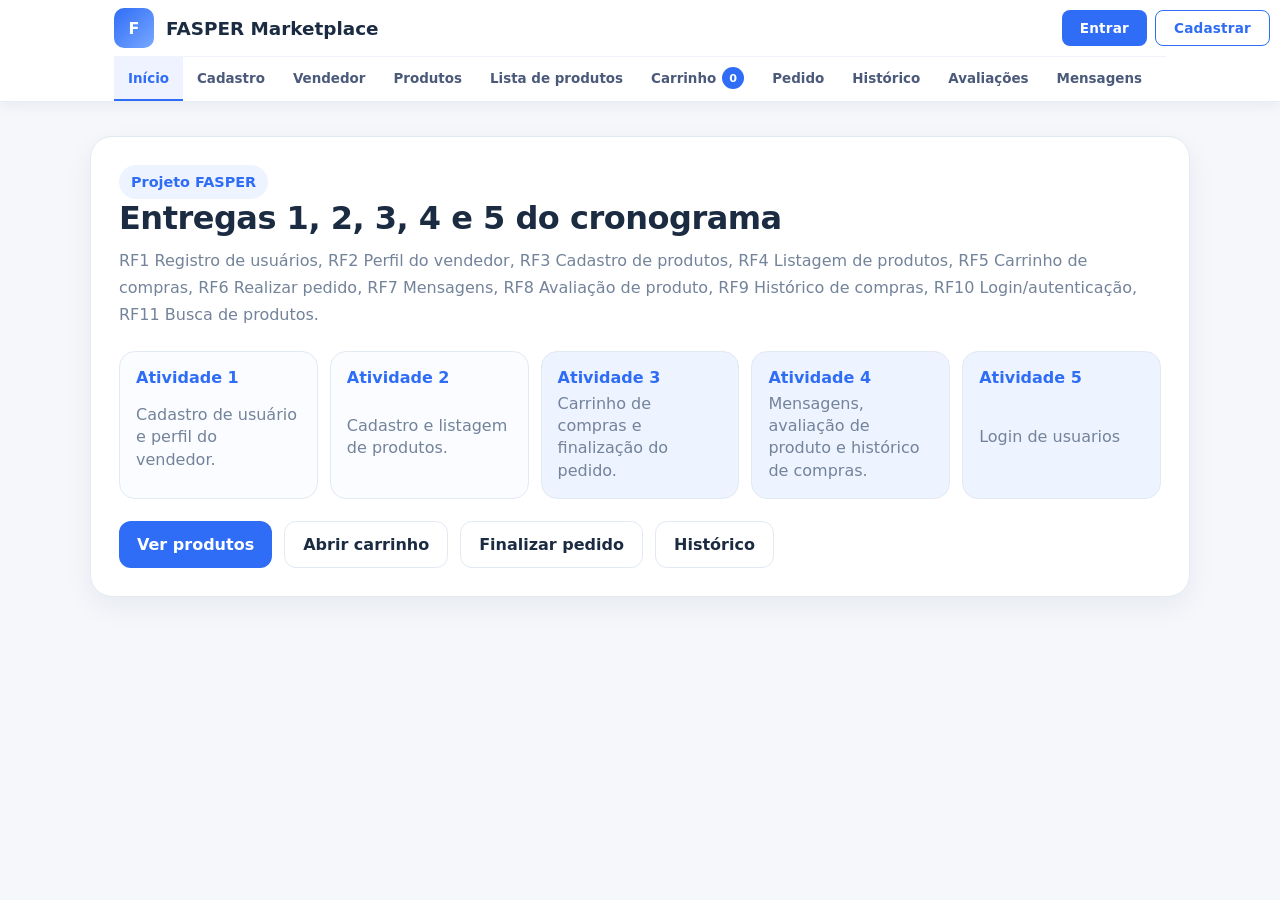
==== commit b98c99e4: "Actualización del proyecto" ====
--- a/frontend/index.html
+++ b/frontend/index.html
@@ -9,12 +9,17 @@
 <body>
   <header class="header">
     <div class="container header-inner">
-      <div class="brand">
+      <a class="brand" href="index.html">
         <div class="logo">F</div>
         <h1>FASPER Marketplace</h1>
-      </div>
+      </a>
 
-      <nav class="nav">
+      <button class="nav-toggle" id="btnNavToggle" aria-label="Abrir menu de navegação" aria-expanded="false" aria-controls="navPrincipal">
+        <span></span>
+        <span></span>
+        <span></span>
+      </button>
+      <nav class="nav" id="navPrincipal">
         <a class="active" href="index.html">Início</a>
         <a href="cadastro.html">Cadastro</a>
         <a href="vendedor.html">Vendedor</a>
@@ -84,7 +89,6 @@
 
     <script src="js/auth.js"></script>
   <script src="js/app.js"></script>
+
 </body>
 </html>
-</body>
-</html>
--- a/frontend/css/style.css
+++ b/frontend/css/style.css
@@ -367,7 +367,7 @@
   color: #46607e;
 }
 
-@media (max-width: 760px) {
+@media (max-width: 1024px) {
   .header-inner {
     flex-direction: column;
     align-items: flex-start;
@@ -1123,3 +1123,616 @@
     grid-template-columns: 1fr;
   }
 }
+.modal {
+  position: fixed;
+  inset: 0;
+  background: rgba(0,0,0,.6);
+  justify-content: center;
+  align-items: center;
+  z-index: 9999;
+  display: none;   
+}
+
+.modal:not([hidden]) {
+  display: flex;
+}
+
+.modal-content {
+  background: white;
+  width: 500px;
+  max-width: 90%;
+
+  padding: 24px;
+  border-radius: 12px;
+
+  display: flex;
+  flex-direction: column;
+  gap: 12px;
+}
+
+.modal-actions {
+  display: flex;
+  justify-content: flex-end;
+  gap: 10px;
+}
+
+/* ============================================================
+   RF13 – Responsividade / Usabilidade
+   ============================================================ */
+
+/* Hamburger button (visível só em mobile) */
+.nav-toggle {
+  display: none;
+  background: none;
+  border: none;
+  cursor: pointer;
+  padding: 8px;
+  flex-direction: column;
+  gap: 5px;
+  border-radius: 8px;
+  align-self: center;
+}
+.nav-toggle span {
+  display: block;
+  width: 24px;
+  height: 2px;
+  background: #1b2b42;
+  border-radius: 2px;
+  transition: transform 0.2s, opacity 0.2s;
+}
+.nav-toggle[aria-expanded="true"] span:nth-child(1) {
+  transform: translateY(7px) rotate(45deg);
+}
+.nav-toggle[aria-expanded="true"] span:nth-child(2) {
+  opacity: 0;
+}
+.nav-toggle[aria-expanded="true"] span:nth-child(3) {
+  transform: translateY(-7px) rotate(-45deg);
+}
+
+/* Drawer deslizante da esquerda para a direita */
+.nav-overlay {
+  display: none;
+  position: fixed;
+  inset: 0;
+  background: rgba(15, 23, 42, 0.5);
+  z-index: 199;
+}
+.nav-overlay.active {
+  display: block;
+}
+
+/* Previne overflow horizontal global */
+html, body { overflow-x: hidden; max-width: 100%; }
+
+/* Grid items nunca expandem além do container (fix min-width: auto padrão) */
+.page-store-final > *,
+.cart-page-grid > *,
+.order-grid > *,
+.activity4-grid > * {
+  min-width: 0;
+}
+
+/* Garante que a tabela nunca vaza do wrapper */
+.table-wrap,
+.table-wrap-final {
+  overflow-x: auto;
+  -webkit-overflow-scrolling: touch;
+  max-width: 100%;
+}
+
+/* section-heading com ações: wrap no mobile */
+.section-heading {
+  flex-wrap: wrap;
+}
+
+/* Marca da empresa: não quebra nem estoura */
+.brand {
+  min-width: 0;
+  flex-shrink: 1;
+}
+.brand h1 {
+  white-space: nowrap;
+}
+
+@media (max-width: 1024px) {
+  .nav-toggle {
+    display: flex;
+  }
+
+  /* Header: logo à esquerda, hamburger à direita */
+  .header-inner {
+    flex-direction: row !important;
+    align-items: center !important;
+    justify-content: space-between !important;
+    flex-wrap: nowrap !important;
+    padding: 24px !important;
+    min-height: 60px;
+  }
+
+  .brand h1 {
+    overflow: hidden;
+    text-overflow: ellipsis;
+    max-width: 160px;
+  }
+
+  /* Nav como drawer fixo, fora da tela por padrão */
+  #navPrincipal {
+    position: fixed !important;
+    top: 0;
+    left: 0;
+    height: 100vh;
+    width: 270px;
+    max-width: 85vw;
+    background: #ffffff;
+    border-right: 1px solid #e3e9f2;
+    box-shadow: 4px 0 28px rgba(20, 35, 60, 0.14);
+    flex-direction: column !important;
+    display: flex !important;
+    gap: 4px;
+    padding: 14px 14px 40px;
+    z-index: 200;
+    overflow-y: auto;
+    transform: translateX(-100%);
+    transition: transform 0.28s cubic-bezier(0.4, 0, 0.2, 1);
+  }
+  #navPrincipal.nav-open {
+    transform: translateX(0);
+  }
+
+  .nav a {
+    padding: 13px 16px;
+    border-radius: 12px;
+    font-size: 1rem;
+    width: 100%;
+    display: block;
+  }
+
+  /* RF13 – seções com heading + ações lado a lado → coluna */
+  .section-heading,
+  .section-heading-final {
+    flex-direction: column !important;
+    align-items: flex-start !important;
+    gap: 12px;
+  }
+  .section-actions-inline {
+    flex-wrap: wrap;
+    width: 100%;
+  }
+  .section-actions-inline .btn {
+    flex: 1 1 auto;
+    min-width: 0;
+  }
+
+  /* RF13 – hero da home */
+  .store-hero {
+    flex-direction: column;
+  }
+  .store-hero-side {
+    min-width: 0;
+    width: 100%;
+  }
+
+  /* RF13 – toolbar da loja em mobile */
+  .store-toolbar-grid {
+    grid-template-columns: 1fr;
+  }
+
+  /* RF13 – tabelas: contêiner com scroll, sem vazar */
+  .table-wrap,
+  .table-wrap-final {
+    overflow-x: auto;
+    -webkit-overflow-scrolling: touch;
+  }
+
+  /* RF13 – grid do carrinho e pedido em coluna */
+  .cart-page-grid,
+  .order-grid,
+  .activity4-grid {
+    grid-template-columns: 1fr !important;
+  }
+
+  /* RF13 – painel lateral do carrinho sem largura mínima */
+  .cart-summary-panel,
+  .order-summary-panel,
+  .activity4-side-panel {
+    min-width: 0;
+    width: 100%;
+  }
+
+  /* RF13 – box com padding menor em mobile */
+  .hero, .panel {
+    padding: 18px;
+  }
+  .store-body,
+  .store-toolbar,
+  .store-showcase-section,
+  .table-section,
+  .table-section-final,
+  .cart-summary-panel,
+  .order-summary-panel {
+    padding: 16px;
+  }
+
+  /* RF13 – filtros em mobile */
+  .filters-row-final {
+    grid-template-columns: 1fr !important;
+  }
+  .filters-actions-final {
+    flex-direction: row;
+    width: 100%;
+  }
+  .filters-actions-final .btn {
+    flex: 1;
+  }
+
+  /* RF13 – modal em mobile */
+  .modal-gallery {
+    padding: 12px;
+    align-items: flex-end;
+  }
+  .modal-gallery-card {
+    max-height: 82vh;
+    overflow-y: auto;
+  }
+  .modal-image-main {
+    min-height: 200px;
+  }
+  .modal-content {
+    max-height: 85vh;
+    overflow-y: auto;
+  }
+
+  /* RF13 – touch targets mínimos 44px */
+  .btn {
+    min-height: 44px;
+  }
+  input, select {
+    min-height: 44px;
+  }
+
+  /* RF13 – cards da home */
+  .home-grid-cards {
+    grid-template-columns: 1fr 1fr;
+  }
+
+  /* RF13 – totais do carrinho em coluna */
+  .cart-totals-inline {
+    flex-direction: column;
+  }
+  .cart-total-card {
+    min-width: 0;
+    width: 100%;
+  }
+
+  /* RF13 – paginação */
+  .pagination-bar {
+    gap: 8px;
+  }
+
+  /* RF13 – padding geral mobile */
+  .page {
+    padding: 20px 0 32px;
+  }
+  .container {
+    padding: 24px 8px;
+  }
+  .box {
+    border-radius: 14px;
+  }
+  .hero h2, .store-hero-copy h2 {
+    font-size: 1.6rem;
+  }
+  .panel h2 {
+    font-size: 1.25rem;
+  }
+  .store-price {
+    font-size: 1.5rem;
+  }
+  .form-grid {
+    gap: 12px;
+  }
+  .actions {
+    gap: 8px;
+    margin-top: 16px;
+  }
+  .activity4-item,
+  .message-item {
+    padding: 12px;
+  }
+  .home-card-mini {
+    padding: 12px;
+  }
+  .tag-entrega {
+    font-size: 0.82rem;
+    padding: 7px 10px;
+  }
+}
+
+/* ── Top user bar: desktop (fixo no body, topo direito) ── */
+.top-user-bar {
+  position: fixed;
+  top: 10px;
+  right: 10px;
+  z-index: 9999;
+  display: flex;
+  align-items: center;
+  gap: 8px;
+}
+
+.usuario-desktop-info {
+  display: flex;
+  align-items: center;
+  gap: 6px;
+  height: 36px;
+  padding: 0 12px;
+  background: #f0f4ff;
+  border: 1px solid #d4e4ff;
+  border-radius: 8px;
+  font-size: 0.82rem;
+  font-weight: 700;
+  color: #2f6df6;
+  white-space: nowrap;
+  max-width: 160px;
+  overflow: hidden;
+  text-overflow: ellipsis;
+  cursor: default;
+}
+
+.btn-sair-desktop {
+  height: 36px;
+  padding: 0 16px;
+  background: #e74c3c;
+  color: #fff;
+  border: none;
+  border-radius: 8px;
+  font-size: 0.88rem;
+  font-weight: 800;
+  cursor: pointer;
+  letter-spacing: 0.3px;
+}
+.btn-sair-desktop:hover {
+  background: #c0392b;
+}
+
+/* ── Usuário logado: mobile (dentro do drawer) ── */
+.nav-usuario-block {
+  display: flex;
+  align-items: center;
+  justify-content: space-between;
+  gap: 10px;
+  padding: 13px 14px;
+  margin-bottom: 10px;
+  border-radius: 14px;
+  background: #edf3ff;
+  border: 1px solid #d4e4ff;
+}
+.nav-usuario-nome {
+  font-weight: 700;
+  font-size: 0.9rem;
+  color: #1b2b42;
+  white-space: nowrap;
+  overflow: hidden;
+  text-overflow: ellipsis;
+}
+.nav-sair-btn {
+  background: #e74c3c;
+  color: #fff;
+  border: none;
+  border-radius: 8px;
+  padding: 7px 12px;
+  font-size: 0.82rem;
+  font-weight: 700;
+  cursor: pointer;
+  flex-shrink: 0;
+  min-height: 36px;
+}
+
+/* Esconde cada versão no viewport errado */
+@media (min-width: 1025px) {
+  .nav-usuario-block { display: none !important; }
+}
+@media (max-width: 1024px) {
+  /* Top bar só existe no desktop */
+  .top-user-bar { display: none !important; }
+}
+
+/* Chip legado nunca aparece */
+.usuario-chip { display: none !important; }
+
+/* btnSair do HTML sempre oculto — SAIR real está na top-user-bar (desktop) ou no drawer (mobile) */
+#btnSair { display: none !important; }
+
+/* Botões Entrar / Cadastrar (usuário não logado, desktop) */
+.btn-entrar-desktop {
+  height: 36px;
+  padding: 0 18px;
+  background: #2f6df6;
+  color: #fff;
+  border: none;
+  border-radius: 8px;
+  font-size: 0.85rem;
+  font-weight: 700;
+  cursor: pointer;
+  text-decoration: none;
+  display: inline-flex;
+  align-items: center;
+  letter-spacing: 0.2px;
+}
+.btn-entrar-desktop:hover { background: #1a56d6; color: #fff; }
+
+.btn-cadastro-desktop {
+  height: 36px;
+  padding: 0 18px;
+  background: #fff;
+  color: #2f6df6;
+  border: 1.5px solid #2f6df6;
+  border-radius: 8px;
+  font-size: 0.85rem;
+  font-weight: 700;
+  cursor: pointer;
+  text-decoration: none;
+  display: inline-flex;
+  align-items: center;
+  letter-spacing: 0.2px;
+}
+.btn-cadastro-desktop:hover { background: #eef3ff; color: #2f6df6; }
+
+/* Botões Entrar / Cadastrar dentro do drawer mobile */
+.nav-entrar-btn,
+.nav-cadastro-btn {
+  flex: 1;
+  display: inline-flex;
+  align-items: center;
+  justify-content: center;
+  padding: 9px 12px;
+  border-radius: 8px;
+  font-size: 0.88rem;
+  font-weight: 700;
+  text-decoration: none;
+  cursor: pointer;
+}
+.nav-entrar-btn {
+  background: #2f6df6 !important;
+  color: #fff !important;
+  border: none !important;
+  width: auto !important;
+}
+.nav-entrar-btn:hover { background: #1a56d6 !important; color: #fff !important; }
+.nav-cadastro-btn {
+  background: #fff !important;
+  color: #2f6df6 !important;
+  border: 1.5px solid #2f6df6 !important;
+  width: auto !important;
+}
+.nav-cadastro-btn:hover { background: #eef3ff !important; color: #2f6df6 !important; }
+
+@media (max-width: 900px) {
+  .store-toolbar-grid {
+    grid-template-columns: 1fr 1fr;
+  }
+}
+
+/* ============================================================
+   RF14 – Validações: estados visuais de campos
+   ============================================================ */
+input.invalido,
+select.invalido,
+textarea.invalido {
+  border-color: #c62828 !important;
+  background: #fff8f8;
+  outline: none;
+}
+input.valido,
+select.valido,
+textarea.valido {
+  border-color: #198754 !important;
+  background: #f6fff9;
+}
+.erro-campo {
+  color: #c62828;
+  font-size: 0.82rem;
+  font-weight: 600;
+  margin-top: 3px;
+  display: block;
+}
+label.obrigatorio::after {
+  content: ' *';
+  color: #c62828;
+  font-weight: 700;
+}
+
+/* fim RF13/RF14 */
+
+/* ============================================================
+   DESKTOP HEADER – UI/UX aprimorado (≥ 1025px)
+   Layout de duas linhas: linha do brand + linha da nav
+   ============================================================ */
+@media (min-width: 1025px) {
+  /* Sticky com sombra sutil */
+  .header {
+    position: sticky;
+    top: 0;
+    z-index: 100;
+    background: #ffffff;
+    box-shadow: 0 2px 16px rgba(20, 35, 60, 0.07);
+    border-bottom: 1.5px solid #e8edf5;
+  }
+
+  /* Duas linhas: brand em cima, nav embaixo */
+  .header-inner {
+    flex-direction: column !important;
+    align-items: stretch !important;
+    justify-content: flex-start !important;
+    gap: 0 !important;
+    padding: 0 24px !important;
+    min-height: auto !important;
+  }
+
+  /* Linha 1: brand */
+  .brand {
+    height: 56px;
+    display: flex;
+    align-items: center;
+    flex-shrink: 0;
+  }
+  .brand h1 {
+    font-size: 1.15rem;
+    overflow: visible;
+    text-overflow: clip;
+    max-width: none;
+  }
+
+  /* Linha 2: nav horizontal, uma única linha com scroll invisível */
+  .nav {
+    display: flex !important;
+    flex-direction: row !important;
+    flex-wrap: nowrap !important;
+    width: 100%;
+    overflow-x: auto;
+    overflow-y: visible;
+    scrollbar-width: none;
+    gap: 0 !important;
+    padding: 0 !important;
+    border-top: 1.5px solid #f0f4fa;
+    background: transparent;
+  }
+  .nav::-webkit-scrollbar {
+    display: none;
+  }
+
+  /* Links da nav: underline-style */
+  .nav a {
+    display: inline-flex !important;
+    align-items: center;
+    white-space: nowrap;
+    flex-shrink: 0;
+    height: 44px;
+    padding: 0 14px !important;
+    font-size: 0.84rem !important;
+    font-weight: 600;
+    color: #4b5a7a;
+    border-radius: 0 !important;
+    border-bottom: 2.5px solid transparent;
+    transition: color 0.14s, border-color 0.14s, background 0.14s;
+    text-decoration: none !important;
+    width: auto !important;
+  }
+  .nav a:hover {
+    color: #2f6df6;
+    background: #f4f7ff;
+    border-bottom-color: #2f6df6;
+  }
+  .nav a.active {
+    color: #2f6df6;
+    background: #eef3ff;
+    border-bottom-color: #2f6df6;
+    font-weight: 700;
+  }
+
+  /* Badge do carrinho fica bem proporcional */
+  .cart-badge {
+    font-size: 0.7rem;
+    padding: 1px 5px;
+  }
+}
